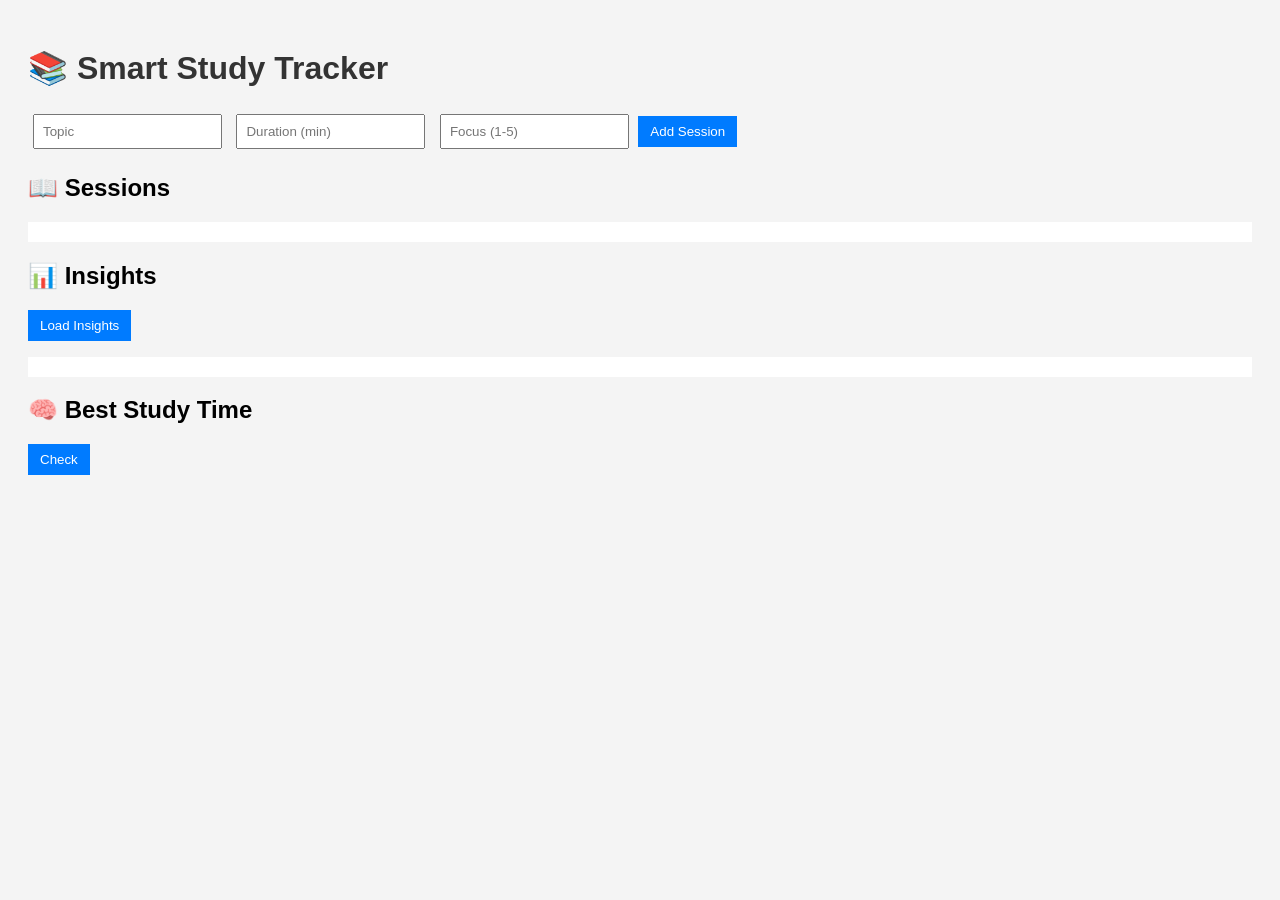
==== Study tracker/frontend/index.html @ 32d021ea "feat: initial commit - Smart Study Tracker MongoDB project - Flask REST API with 4 endpoints (add, s" ====
<!DOCTYPE html>
<html>
<head>
  <title>Smart Study Tracker</title>
  <link rel="stylesheet" href="style.css">
</head>
<body>

  <h1>📚 Smart Study Tracker</h1>

  <div class="form">
    <input id="topic" placeholder="Topic">
    <input id="duration" type="number" placeholder="Duration (min)">
    <input id="focus" type="number" placeholder="Focus (1-5)">
    <button onclick="addSession()">Add Session</button>
  </div>

  <h2>📖 Sessions</h2>
  <ul id="sessions"></ul>

  <h2>📊 Insights</h2>
  <button onclick="loadInsights()">Load Insights</button>
  <ul id="insights"></ul>

  <h2>🧠 Best Study Time</h2>
  <button onclick="bestTime()">Check</button>
  <p id="bestTime"></p>

  <script src="script.js"></script>
</body>
</html>
---- Study tracker/frontend/style.css ----
body {
  font-family: Arial;
  padding: 20px;
  background: #f4f4f4;
}

h1 {
  color: #333;
}

.form input {
  margin: 5px;
  padding: 8px;
}

button {
  padding: 8px 12px;
  cursor: pointer;
  background: #007bff;
  color: white;
  border: none;
}

ul {
  background: white;
  padding: 10px;
}
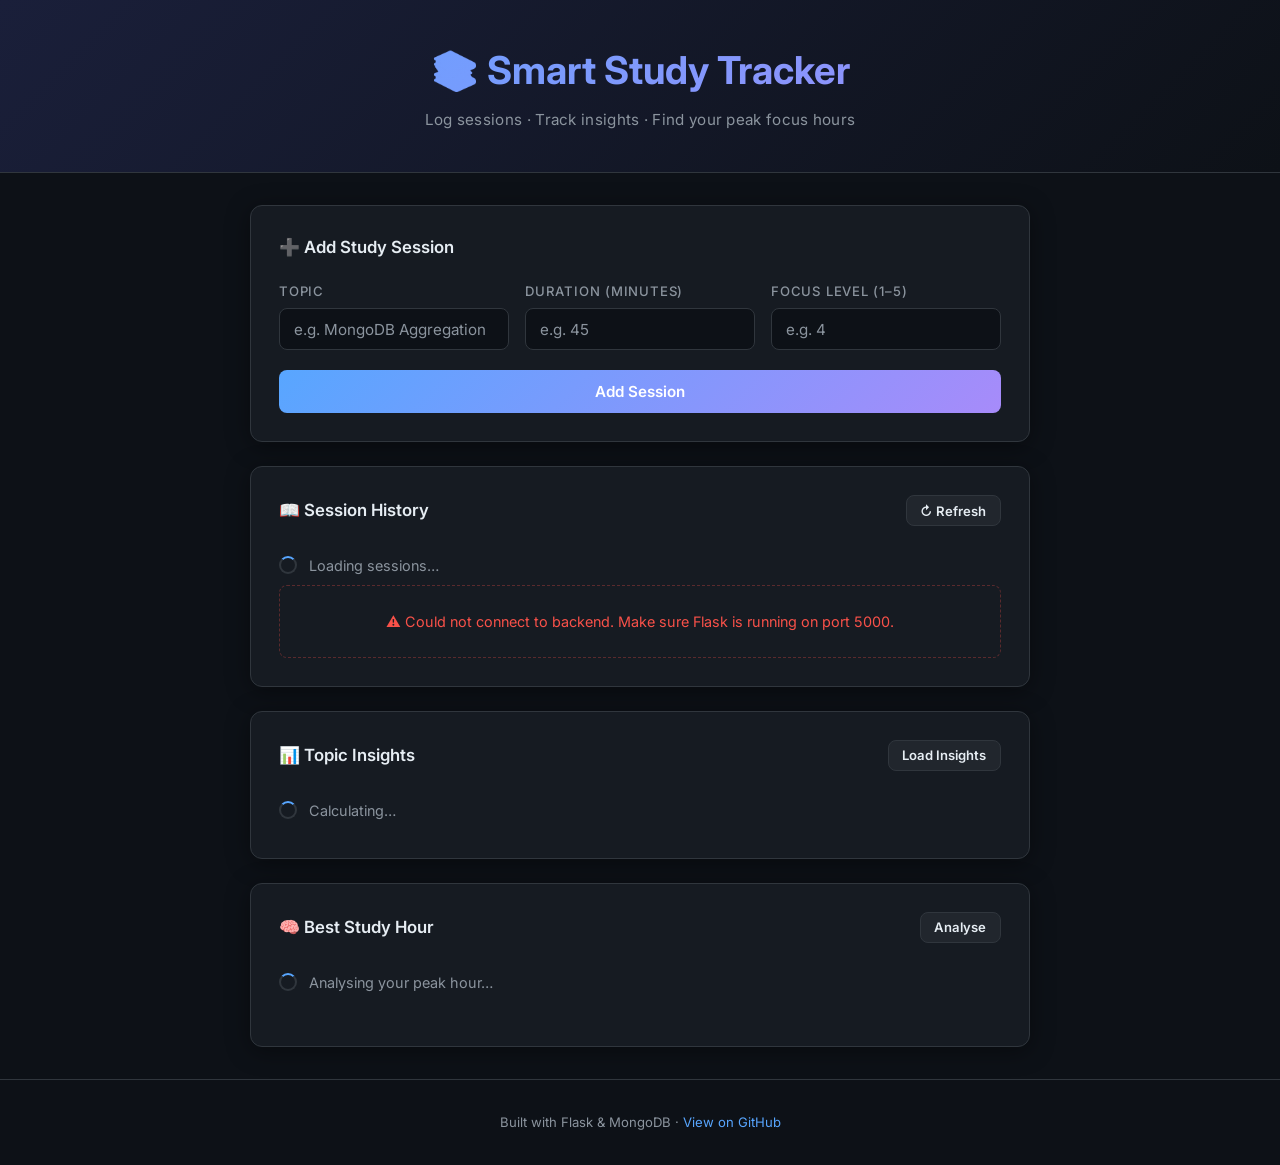
==== commit f9b90214: "feat: complete study tracker implementation with CRUD and modern UI" ====
--- a/Study tracker/frontend/index.html
+++ b/Study tracker/frontend/index.html
@@ -1,30 +1,149 @@
 <!DOCTYPE html>
-<html>
+<html lang="en">
 <head>
+  <meta charset="UTF-8">
+  <meta name="viewport" content="width=device-width, initial-scale=1.0">
+  <meta name="description" content="Smart Study Tracker — log study sessions, analyze productivity, and find your best study hours using Flask and MongoDB.">
   <title>Smart Study Tracker</title>
+  <link rel="preconnect" href="https://fonts.googleapis.com">
+  <link rel="preconnect" href="https://fonts.gstatic.com" crossorigin>
+  <link href="https://fonts.googleapis.com/css2?family=Inter:wght@400;500;600;700&display=swap" rel="stylesheet">
   <link rel="stylesheet" href="style.css">
 </head>
 <body>
 
-  <h1>📚 Smart Study Tracker</h1>
+  <!-- Toast Notification -->
+  <div id="toast" class="toast" role="alert" aria-live="polite"></div>
 
-  <div class="form">
-    <input id="topic" placeholder="Topic">
-    <input id="duration" type="number" placeholder="Duration (min)">
-    <input id="focus" type="number" placeholder="Focus (1-5)">
-    <button onclick="addSession()">Add Session</button>
-  </div>
+  <!-- Header -->
+  <header class="header">
+    <div class="header-inner">
+      <h1>📚 Smart Study Tracker</h1>
+      <p class="subtitle">Log sessions · Track insights · Find your peak focus hours</p>
+    </div>
+  </header>
 
-  <h2>📖 Sessions</h2>
-  <ul id="sessions"></ul>
+  <main class="container">
 
-  <h2>📊 Insights</h2>
-  <button onclick="loadInsights()">Load Insights</button>
-  <ul id="insights"></ul>
+    <!-- Add Session Form -->
+    <section class="card" aria-label="Add a study session">
+      <h2 class="card-title">➕ Add Study Session</h2>
+      <form id="session-form" class="form" onsubmit="handleAddSession(event)">
+        <div class="form-group">
+          <label for="topic">Topic</label>
+          <input
+            id="topic"
+            type="text"
+            placeholder="e.g. MongoDB Aggregation"
+            autocomplete="off"
+            required
+            minlength="1"
+            maxlength="100"
+          >
+        </div>
+        <div class="form-group">
+          <label for="duration">Duration (minutes)</label>
+          <input
+            id="duration"
+            type="number"
+            placeholder="e.g. 45"
+            required
+            min="1"
+            max="600"
+          >
+        </div>
+        <div class="form-group">
+          <label for="focus">Focus Level (1–5)</label>
+          <input
+            id="focus"
+            type="number"
+            placeholder="e.g. 4"
+            required
+            min="1"
+            max="5"
+          >
+        </div>
+        <button type="submit" id="add-btn" class="btn btn-primary">
+          <span class="btn-text">Add Session</span>
+          <span class="btn-loader" hidden>Adding…</span>
+        </button>
+      </form>
+    </section>
 
-  <h2>🧠 Best Study Time</h2>
-  <button onclick="bestTime()">Check</button>
-  <p id="bestTime"></p>
+    <!-- Sessions List -->
+    <section class="card" aria-label="Session history">
+      <div class="section-header">
+        <h2 class="card-title">📖 Session History</h2>
+        <button id="refresh-btn" class="btn btn-secondary btn-sm" onclick="loadSessions()" aria-label="Refresh sessions">
+          ↻ Refresh
+        </button>
+      </div>
+      <div id="sessions-loading" class="loading-state" hidden>
+        <div class="spinner"></div><span>Loading sessions…</span>
+      </div>
+      <ul id="sessions" class="session-list" aria-live="polite"></ul>
+      <p id="sessions-empty" class="empty-state" hidden>No sessions yet. Add your first one above!</p>
+    </section>
+
+    <!-- Edit Session Modal -->
+    <div id="edit-modal" class="modal" hidden>
+      <div class="modal-content card">
+        <h2 class="card-title">✏️ Edit Session</h2>
+        <form id="edit-form" class="form" onsubmit="handleEditSession(event)">
+          <input type="hidden" id="edit-id">
+          <div class="form-group">
+            <label for="edit-topic">Topic</label>
+            <input id="edit-topic" type="text" required minlength="1" maxlength="100">
+          </div>
+          <div class="form-group">
+            <label for="edit-duration">Duration (minutes)</label>
+            <input id="edit-duration" type="number" required min="1" max="600">
+          </div>
+          <div class="form-group">
+            <label for="edit-focus">Focus Level (1–5)</label>
+            <input id="edit-focus" type="number" required min="1" max="5">
+          </div>
+          <div class="modal-actions">
+            <button type="button" class="btn btn-secondary" onclick="closeEditModal()">Cancel</button>
+            <button type="submit" id="save-edit-btn" class="btn btn-primary">
+              <span class="btn-text">Save Changes</span>
+              <span class="btn-loader" hidden>Saving…</span>
+            </button>
+          </div>
+        </form>
+      </div>
+    </div>
+
+    <!-- Insights -->
+    <section class="card" aria-label="Topic insights">
+      <div class="section-header">
+        <h2 class="card-title">📊 Topic Insights</h2>
+        <button id="insights-btn" class="btn btn-secondary btn-sm" onclick="loadInsights()">Load Insights</button>
+      </div>
+      <div id="insights-loading" class="loading-state" hidden>
+        <div class="spinner"></div><span>Calculating…</span>
+      </div>
+      <ul id="insights" class="insight-list" aria-live="polite"></ul>
+      <p id="insights-empty" class="empty-state" hidden>No insights available. Add some sessions first.</p>
+    </section>
+
+    <!-- Best Study Time -->
+    <section class="card" aria-label="Best study time">
+      <div class="section-header">
+        <h2 class="card-title">🧠 Best Study Hour</h2>
+        <button id="besttime-btn" class="btn btn-secondary btn-sm" onclick="checkBestTime()">Analyse</button>
+      </div>
+      <div id="besttime-loading" class="loading-state" hidden>
+        <div class="spinner"></div><span>Analysing your peak hour…</span>
+      </div>
+      <p id="besttime-result" class="best-time-result" aria-live="polite"></p>
+    </section>
+
+  </main>
+
+  <footer class="footer">
+    <p>Built with Flask &amp; MongoDB · <a href="https://github.com/ankushkhakale/MongoDB-Projects" target="_blank" rel="noopener">View on GitHub</a></p>
+  </footer>
 
   <script src="script.js"></script>
 </body>
--- a/Study tracker/frontend/style.css
+++ b/Study tracker/frontend/style.css
@@ -1,27 +1,478 @@
+/* ─── Google Font ────────────────────────────────────────────────────────── */
+@import url('https://fonts.googleapis.com/css2?family=Inter:wght@400;500;600;700&display=swap');
+
+/* ─── Reset & Base ───────────────────────────────────────────────────────── */
+*, *::before, *::after {
+  box-sizing: border-box;
+  margin: 0;
+  padding: 0;
+}
+
+:root {
+  --bg:         #0d1117;
+  --bg-card:    #161b22;
+  --bg-input:   #0d1117;
+  --border:     #30363d;
+  --accent:     #58a6ff;
+  --accent-2:   #7c3aed;
+  --green:      #3fb950;
+  --red:        #f85149;
+  --text:       #e6edf3;
+  --text-muted: #8b949e;
+  --radius:     12px;
+  --radius-sm:  8px;
+  --shadow:     0 4px 24px rgba(0,0,0,0.4);
+  --transition: 0.2s ease;
+}
+
+html {
+  scroll-behavior: smooth;
+}
+
 body {
-  font-family: Arial;
-  padding: 20px;
-  background: #f4f4f4;
-}
-
-h1 {
-  color: #333;
-}
-
-.form input {
-  margin: 5px;
-  padding: 8px;
-}
-
-button {
-  padding: 8px 12px;
+  font-family: 'Inter', system-ui, -apple-system, sans-serif;
+  background: var(--bg);
+  color: var(--text);
+  min-height: 100vh;
+  line-height: 1.6;
+}
+
+/* ─── Header ─────────────────────────────────────────────────────────────── */
+.header {
+  background: linear-gradient(135deg, #1a1f3a 0%, #0d1117 100%);
+  border-bottom: 1px solid var(--border);
+  padding: 2.5rem 1.5rem;
+  text-align: center;
+}
+
+.header h1 {
+  font-size: clamp(1.6rem, 4vw, 2.4rem);
+  font-weight: 700;
+  background: linear-gradient(135deg, var(--accent), #a78bfa);
+  -webkit-background-clip: text;
+  -webkit-text-fill-color: transparent;
+  background-clip: text;
+  margin-bottom: 0.4rem;
+}
+
+.subtitle {
+  color: var(--text-muted);
+  font-size: 0.95rem;
+  letter-spacing: 0.02em;
+}
+
+/* ─── Container ──────────────────────────────────────────────────────────── */
+.container {
+  max-width: 820px;
+  margin: 0 auto;
+  padding: 2rem 1.25rem;
+  display: flex;
+  flex-direction: column;
+  gap: 1.5rem;
+}
+
+/* ─── Cards ──────────────────────────────────────────────────────────────── */
+.card {
+  background: var(--bg-card);
+  border: 1px solid var(--border);
+  border-radius: var(--radius);
+  padding: 1.75rem;
+  box-shadow: var(--shadow);
+  transition: border-color var(--transition);
+}
+
+.card:hover {
+  border-color: #484f58;
+}
+
+.card-title {
+  font-size: 1.05rem;
+  font-weight: 600;
+  color: var(--text);
+  margin-bottom: 1.25rem;
+}
+
+.section-header {
+  display: flex;
+  align-items: center;
+  justify-content: space-between;
+  flex-wrap: wrap;
+  gap: 0.5rem;
+  margin-bottom: 1.25rem;
+}
+
+.section-header .card-title {
+  margin-bottom: 0;
+}
+
+/* ─── Form ───────────────────────────────────────────────────────────────── */
+.form {
+  display: grid;
+  gap: 1rem;
+}
+
+.form-group {
+  display: flex;
+  flex-direction: column;
+  gap: 0.4rem;
+}
+
+.form-group label {
+  font-size: 0.82rem;
+  font-weight: 500;
+  color: var(--text-muted);
+  text-transform: uppercase;
+  letter-spacing: 0.06em;
+}
+
+.form-group input {
+  background: var(--bg-input);
+  border: 1px solid var(--border);
+  border-radius: var(--radius-sm);
+  color: var(--text);
+  font-family: inherit;
+  font-size: 0.95rem;
+  padding: 0.65rem 0.9rem;
+  outline: none;
+  transition: border-color var(--transition), box-shadow var(--transition);
+  width: 100%;
+}
+
+.form-group input::placeholder {
+  color: var(--text-muted);
+}
+
+.form-group input:focus {
+  border-color: var(--accent);
+  box-shadow: 0 0 0 3px rgba(88,166,255,0.15);
+}
+
+.form-group input:invalid:not(:placeholder-shown) {
+  border-color: var(--red);
+}
+
+/* ─── Buttons ────────────────────────────────────────────────────────────── */
+.btn {
+  border: none;
+  border-radius: var(--radius-sm);
   cursor: pointer;
-  background: #007bff;
-  color: white;
-  border: none;
-}
-
-ul {
-  background: white;
-  padding: 10px;
+  font-family: inherit;
+  font-weight: 600;
+  font-size: 0.9rem;
+  padding: 0.65rem 1.4rem;
+  transition: opacity var(--transition), transform var(--transition), background var(--transition);
+  display: inline-flex;
+  align-items: center;
+  gap: 0.4rem;
+}
+
+.btn:hover:not(:disabled) {
+  opacity: 0.88;
+  transform: translateY(-1px);
+}
+
+.btn:active:not(:disabled) {
+  transform: translateY(0);
+}
+
+.btn:disabled {
+  opacity: 0.5;
+  cursor: not-allowed;
+}
+
+.btn-primary {
+  background: linear-gradient(135deg, var(--accent), #a78bfa);
+  color: #fff;
+  width: 100%;
+  justify-content: center;
+  padding: 0.75rem;
+  font-size: 0.95rem;
+  margin-top: 0.25rem;
+}
+
+.btn-secondary {
+  background: #21262d;
+  border: 1px solid var(--border);
+  color: var(--text);
+}
+
+.btn-secondary:hover:not(:disabled) {
+  background: #30363d;
+}
+
+.btn-sm {
+  padding: 0.4rem 0.85rem;
+  font-size: 0.82rem;
+}
+
+/* ─── Badges ─────────────────────────────────────────────────────────────── */
+.badge {
+  display: inline-block;
+  border-radius: 100px;
+  font-size: 0.75rem;
+  font-weight: 600;
+  padding: 0.2rem 0.6rem;
+}
+
+.badge-blue   { background: rgba(88,166,255,0.15); color: var(--accent); }
+.badge-purple { background: rgba(167,139,250,0.15); color: #a78bfa; }
+.badge-green  { background: rgba(63,185,80,0.15);  color: var(--green); }
+
+/* ─── Session List ───────────────────────────────────────────────────────── */
+.session-list {
+  list-style: none;
+  display: flex;
+  flex-direction: column;
+  gap: 0.75rem;
+}
+
+.session-item {
+  background: #0d1117;
+  border: 1px solid var(--border);
+  border-radius: var(--radius-sm);
+  padding: 0.9rem 1rem;
+  transition: border-color var(--transition);
+}
+
+.session-item:hover {
+  border-color: var(--accent);
+}
+
+.session-topic {
+  font-weight: 600;
+  font-size: 0.95rem;
+  margin-bottom: 0.45rem;
+  color: var(--text);
+}
+
+.session-meta {
+  display: flex;
+  flex-wrap: wrap;
+  gap: 0.5rem;
+  align-items: center;
+}
+
+.session-date {
+  font-size: 0.73rem;
+  color: var(--text-muted);
+  margin-left: auto;
+}
+
+/* ─── Insight List ───────────────────────────────────────────────────────── */
+.insight-list {
+  list-style: none;
+  display: flex;
+  flex-direction: column;
+  gap: 1rem;
+}
+
+.insight-item {
+  background: #0d1117;
+  border: 1px solid var(--border);
+  border-radius: var(--radius-sm);
+  padding: 0.9rem 1rem;
+}
+
+.insight-header {
+  display: flex;
+  justify-content: space-between;
+  align-items: center;
+  flex-wrap: wrap;
+  gap: 0.4rem;
+  margin-bottom: 0.6rem;
+}
+
+.insight-topic {
+  font-weight: 600;
+  font-size: 0.95rem;
+}
+
+.insight-stats {
+  display: flex;
+  gap: 0.4rem;
+}
+
+.insight-bar-track {
+  background: #21262d;
+  border-radius: 100px;
+  height: 6px;
+  overflow: hidden;
+}
+
+.insight-bar-fill {
+  height: 100%;
+  background: linear-gradient(90deg, var(--accent), #a78bfa);
+  border-radius: 100px;
+  transition: width 0.6s ease;
+}
+
+/* ─── Best Time Result ───────────────────────────────────────────────────── */
+.best-time-result {
+  color: var(--text-muted);
+  font-size: 0.95rem;
+  line-height: 1.7;
+  padding: 0.5rem 0;
+}
+
+.best-time-result strong {
+  color: var(--accent);
+}
+
+/* ─── Loading State ──────────────────────────────────────────────────────── */
+.loading-state {
+  display: flex;
+  align-items: center;
+  gap: 0.75rem;
+  color: var(--text-muted);
+  font-size: 0.9rem;
+  padding: 0.5rem 0;
+}
+
+.spinner {
+  width: 18px;
+  height: 18px;
+  border: 2px solid var(--border);
+  border-top-color: var(--accent);
+  border-radius: 50%;
+  animation: spin 0.7s linear infinite;
+  flex-shrink: 0;
+}
+
+@keyframes spin {
+  to { transform: rotate(360deg); }
+}
+
+/* ─── Empty State ────────────────────────────────────────────────────────── */
+.empty-state {
+  color: var(--text-muted);
+  font-size: 0.9rem;
+  text-align: center;
+  padding: 1.5rem 0;
+  border: 1px dashed var(--border);
+  border-radius: var(--radius-sm);
+}
+
+.empty-state-error {
+  color: var(--red) !important;
+  border-color: rgba(248,81,73,0.3) !important;
+}
+
+/* ─── Toast ──────────────────────────────────────────────────────────────── */
+.toast {
+  position: fixed;
+  bottom: 1.5rem;
+  right: 1.5rem;
+  background: #21262d;
+  border: 1px solid var(--border);
+  border-radius: var(--radius-sm);
+  color: var(--text);
+  font-size: 0.9rem;
+  font-weight: 500;
+  padding: 0.75rem 1.25rem;
+  box-shadow: 0 8px 32px rgba(0,0,0,0.5);
+  transform: translateY(120%);
+  opacity: 0;
+  transition: transform 0.3s ease, opacity 0.3s ease;
+  z-index: 9999;
+  max-width: 320px;
+  pointer-events: none;
+}
+
+.toast.show {
+  transform: translateY(0);
+  opacity: 1;
+}
+
+.toast-success { border-left: 4px solid var(--green); }
+.toast-error   { border-left: 4px solid var(--red); }
+
+/* ─── Footer ─────────────────────────────────────────────────────────────── */
+.footer {
+  text-align: center;
+  padding: 2rem 1.5rem;
+  border-top: 1px solid var(--border);
+  color: var(--text-muted);
+  font-size: 0.82rem;
+}
+
+.footer a {
+  color: var(--accent);
+  text-decoration: none;
+}
+
+.footer a:hover {
+  text-decoration: underline;
+}
+
+/* ─── Responsive ─────────────────────────────────────────────────────────── */
+@media (min-width: 600px) {
+  .form {
+    grid-template-columns: 1fr 1fr 1fr;
+  }
+
+  .btn-primary {
+    grid-column: 1 / -1;
+  }
+}
+
+@media (max-width: 480px) {
+  .card {
+    padding: 1.25rem;
+  }
+
+  .session-date {
+    margin-left: 0;
+    width: 100%;
+  }
+}
+
+/* ─── Modal ──────────────────────────────────────────────────────────────── */
+.modal {
+  position: fixed;
+  top: 0;
+  left: 0;
+  width: 100%;
+  height: 100%;
+  background: rgba(0, 0, 0, 0.6);
+  display: flex;
+  justify-content: center;
+  align-items: center;
+  z-index: 1000;
+  opacity: 0;
+  transition: opacity 0.3s ease;
+}
+
+.modal.show {
+  opacity: 1;
+}
+
+.modal-content {
+  width: 90%;
+  max-width: 500px;
+  transform: translateY(-20px);
+  transition: transform 0.3s ease;
+}
+
+.modal.show .modal-content {
+  transform: translateY(0);
+}
+
+.modal-actions {
+  display: flex;
+  justify-content: flex-end;
+  gap: 1rem;
+  margin-top: 1.5rem;
+}
+
+.modal-actions .btn {
+  width: auto;
+}
+
+.btn-danger {
+  color: var(--red);
+  border-color: rgba(248,81,73,0.3);
+}
+
+.btn-danger:hover:not(:disabled) {
+  background: rgba(248,81,73,0.1);
 }
